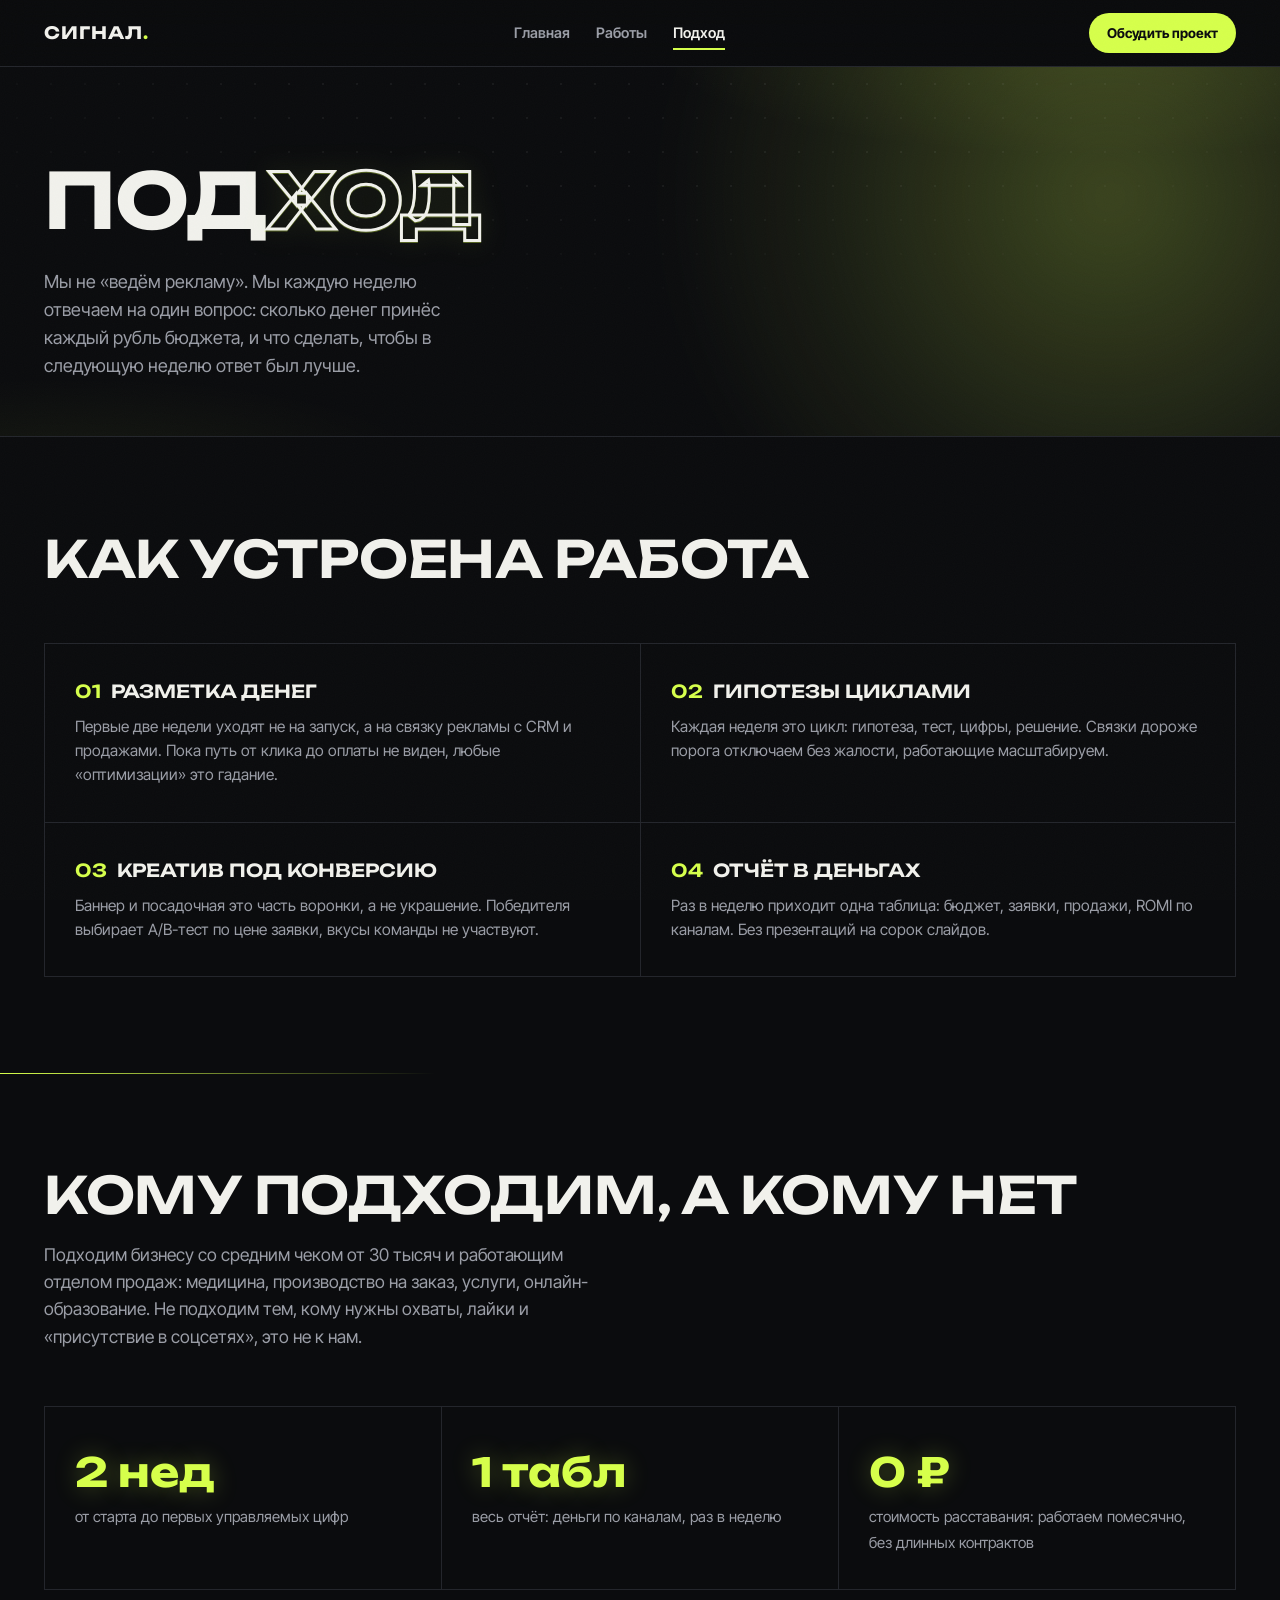
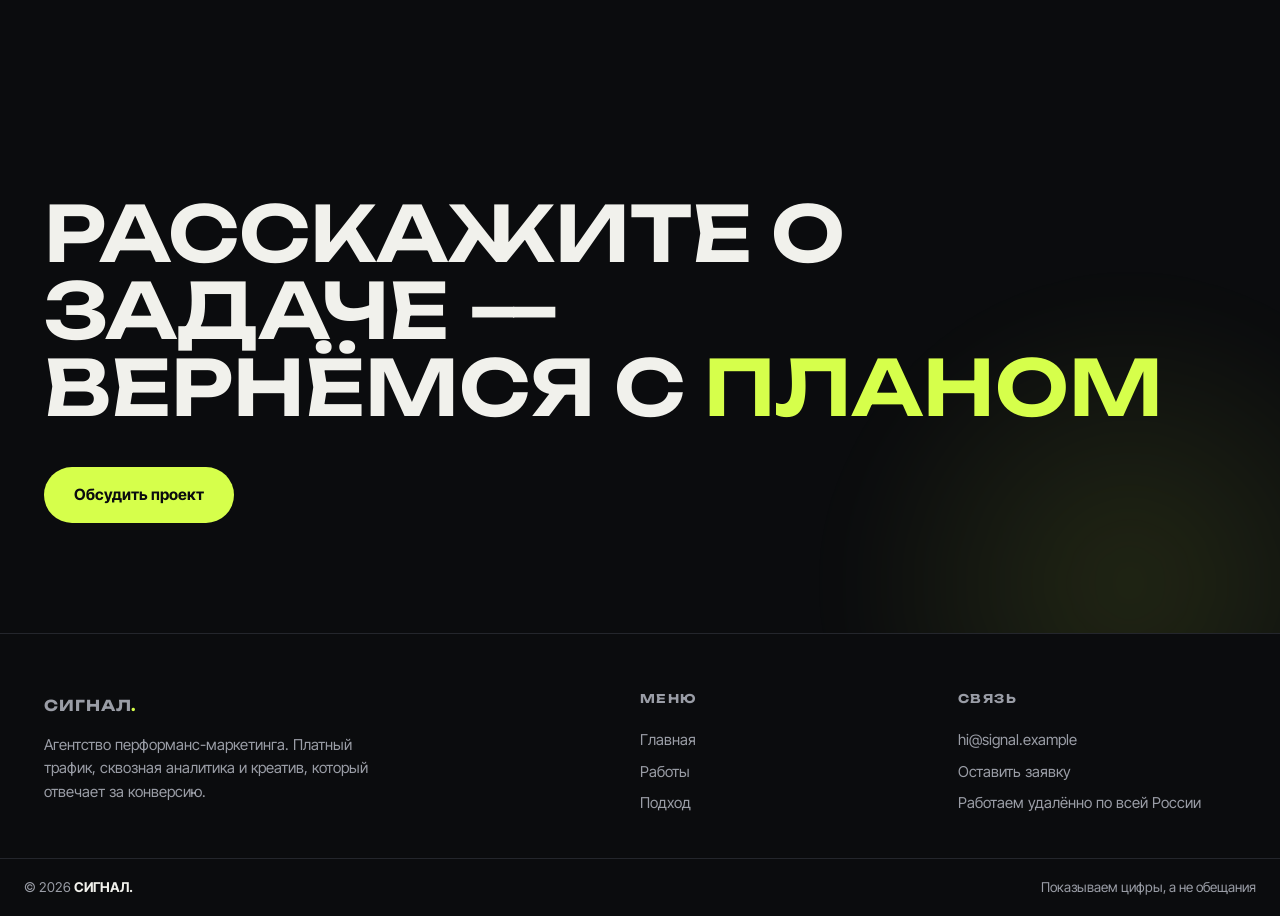
==== approach.html @ c0be38c4 "Убрать ИИ-маркеры, пометить демо-форму, перевести картинки в WebP Тире как разделитель заменены по в" ====
<!DOCTYPE html>
<html lang="ru">
<head>
<meta charset="utf-8">
<meta name="viewport" content="width=device-width, initial-scale=1">
<title>Подход — Сигнал</title>
<meta name="description" content="Как работает агентство Сигнал: недельные циклы, решения по цифрам, отчёт в деньгах. Формат работы и команда.">
<link rel="preconnect" href="https://fonts.googleapis.com">
<link rel="preconnect" href="https://fonts.gstatic.com" crossorigin>
<link href="https://fonts.googleapis.com/css2?family=Unbounded:wght@600;700&family=Inter+Tight:wght@400;500;600;700&display=swap" rel="stylesheet">
<link rel="stylesheet" href="style.css">
<link rel="icon" href="data:image/svg+xml,%3Csvg xmlns=%27http://www.w3.org/2000/svg%27 viewBox=%270 0 64 64%27%3E%3Crect width=%2764%27 height=%2764%27 fill=%27%230b0c0e%27/%3E%3Ctext x=%2732%27 y=%2744%27 font-family=%27Arial,sans-serif%27 font-size=%2736%27 font-weight=%27800%27 fill=%27%23d6ff4b%27 text-anchor=%27middle%27%3EC%3C/text%3E%3C/svg%3E">
<meta property="og:title" content="Подход — Сигнал">
<meta property="og:type" content="website">
<meta property="og:description" content="Как работает агентство Сигнал: недельные циклы, решения по цифрам, отчёт в деньгах. Формат работы и команда.">
</head>
<body>

<header class="head">
  <div class="wrap">
    <a class="logo" href="index.html">СИГНАЛ<i>.</i></a>
    <nav class="nav">
      <a href="index.html">Главная</a>
      <a href="works.html">Работы</a>
      <a href="approach.html" class="on">Подход</a>
    </nav>
    <a class="cta-mini" href="#" data-modal-open>Обсудить проект</a>
  </div>
</header>

<section class="hero" style="padding-bottom:56px">
  <div class="wrap">
    <h1 style="font-size:clamp(38px,6vw,84px)">Под<span class="hollow">ход</span></h1>
    <div class="hero-sub">
      <p>Мы не «ведём рекламу». Мы каждую неделю отвечаем на один вопрос: сколько денег принёс каждый рубль бюджета, и что сделать, чтобы в следующую неделю ответ был лучше.</p>
    </div>
  </div>
</section>

<section class="blk">
  <div class="wrap">
    <h2>Как устроена работа</h2>
    <div class="steps">
      <div class="rise">
        <h3><i>01</i>Разметка денег</h3>
        <p>Первые две недели уходят не на запуск, а на связку рекламы с CRM и продажами. Пока путь от клика до оплаты не виден, любые «оптимизации» это гадание.</p>
      </div>
      <div class="rise">
        <h3><i>02</i>Гипотезы циклами</h3>
        <p>Каждая неделя это цикл: гипотеза, тест, цифры, решение. Связки дороже порога отключаем без жалости, работающие масштабируем.</p>
      </div>
      <div class="rise">
        <h3><i>03</i>Креатив под конверсию</h3>
        <p>Баннер и посадочная это часть воронки, а не украшение. Победителя выбирает A/B-тест по цене заявки, вкусы команды не участвуют.</p>
      </div>
      <div class="rise">
        <h3><i>04</i>Отчёт в деньгах</h3>
        <p>Раз в неделю приходит одна таблица: бюджет, заявки, продажи, ROMI по каналам. Без презентаций на сорок слайдов.</p>
      </div>
    </div>
  </div>
</section>

<section class="blk">
  <div class="wrap">
    <h2>Кому подходим, а кому нет</h2>
    <p class="lead">Подходим бизнесу со средним чеком от 30 тысяч и работающим отделом продаж: медицина, производство на заказ, услуги, онлайн-образование. Не подходим тем, кому нужны охваты, лайки и «присутствие в соцсетях», это не к нам.</p>
    <div class="nums">
      <div class="rise"><b>2 нед</b><span>от старта до первых управляемых цифр</span></div>
      <div class="rise"><b>1 табл</b><span>весь отчёт: деньги по каналам, раз в неделю</span></div>
      <div class="rise"><b>0 ₽</b><span>стоимость расставания: работаем помесячно, без длинных контрактов</span></div>
    </div>
  </div>
</section>

<section class="big-cta">
  <div class="wrap">
    <h2>Расскажите о задаче —<br>вернёмся с <span>планом</span></h2>
    <a class="btn" href="#" data-modal-open>Обсудить проект</a>
  </div>
</section>

<footer class="foot">
  <div class="wrap cols">
    <div class="about-col">
      <a class="logo" href="index.html">СИГНАЛ<i>.</i></a>
      <p>Агентство перформанс-маркетинга. Платный трафик, сквозная аналитика и креатив, который отвечает за конверсию.</p>
    </div>
    <div>
      <h4>Меню</h4>
      <a href="index.html">Главная</a>
      <a href="works.html">Работы</a>
      <a href="approach.html">Подход</a>
    </div>
    <div>
      <h4>Связь</h4>
      <a href="#" data-modal-open>hi@signal.example</a>
      <a href="#" data-modal-open>Оставить заявку</a>
      <a>Работаем удалённо по всей России</a>
    </div>
  </div>
  <div class="base">
    <div>© 2026 <b>СИГНАЛ.</b></div>
    <div>Показываем цифры, а не обещания</div>
  </div>
</footer>

<div class="modal" id="lead-modal" role="dialog" aria-modal="true" aria-labelledby="lm-title">
  <div class="modal__back" data-modal-close></div>
  <div class="modal__box">
    <button class="modal__close" data-modal-close aria-label="Закрыть">&times;</button>
    <h3 id="lm-title">Обсудить проект</h3>
    <p class="sub">Расскажите о задаче, вернёмся с планом и оценкой в течение рабочего дня.</p>
    <form data-lead-form>
      <label>Имя</label>
      <input type="text" name="name" required placeholder="Как к вам обращаться">
      <label>Телефон или Telegram</label>
      <input type="text" name="phone" required placeholder="+7 ___ ___-__-__ или @ник">
      <label>Месячный бюджет на трафик</label>
      <select name="budget">
        <option>До 150 тысяч</option>
        <option>150–500 тысяч</option>
        <option>500 тысяч – 1,5 млн</option>
        <option>Больше 1,5 млн</option>
        <option>Бюджета ещё нет, нужен расчёт</option>
      </select>
      <label>Задача</label>
      <textarea name="msg" placeholder="Ниша, что продаёте, что сейчас с рекламой"></textarea>
      <button class="send" type="submit">Отправить</button>
      <p class="fine">Нажимая кнопку, вы соглашаетесь с политикой обработки персональных данных</p>
      <p class="fine"><strong>Демонстрационный проект из портфолио.</strong> Агентство «Сигнал», его кейсы и клиенты вымышлены, форма заявку никуда не отправляет. Связаться с автором сайта: <a href="https://shulgin.is-a.dev">shulgin.is-a.dev</a></p>
    </form>
    <div class="modal__ok">
      <div class="ring">&#10003;</div>
      <h3>Принято</h3>
      <p class="sub">Ответим в течение рабочего дня.</p>
    </div>
  </div>
</div>

<script src="app.js"></script>
</body>
</html>
---- style.css ----
:root {
  --bg: #0b0c0e;
  --bg-raise: #131418;
  --line: #24262c;
  --ink: #f1f1ec;
  --ink-soft: #9a9da6;
  --acid: #d6ff4b;
  --wrap: 1240px;
  --grade: grayscale(.8) contrast(1.15) brightness(.82) sepia(.22) hue-rotate(46deg) saturate(1.5);
}

* { margin: 0; padding: 0; box-sizing: border-box; }

html { scroll-behavior: smooth; }
@media (prefers-reduced-motion: reduce) {
  html { scroll-behavior: auto; }
  .rise { opacity: 1 !important; transform: none !important; transition: none !important; }
}

body {
  font-family: "Inter Tight", -apple-system, sans-serif;
  background: var(--bg); color: var(--ink);
  line-height: 1.55; font-size: 17px;
  -webkit-font-smoothing: antialiased;
}
.wrap { max-width: var(--wrap); margin: 0 auto; padding: 0 24px; }
a { color: inherit; text-decoration: none; }
img { max-width: 100%; display: block; }
h1, h2, h3, .display { font-family: "Unbounded", sans-serif; font-weight: 600; }

/* header */
.head { position: sticky; top: 0; z-index: 50; background: rgb(11 12 14 / .85); backdrop-filter: blur(14px); border-bottom: 1px solid var(--line); }
.head .wrap { height: 66px; display: flex; align-items: center; justify-content: space-between; }
.logo { font-family: "Unbounded", sans-serif; font-weight: 700; font-size: 17px; letter-spacing: .06em; }
.logo i { font-style: normal; color: var(--acid); }
.nav { display: flex; gap: 26px; font-size: 14.5px; font-weight: 600; color: var(--ink-soft); }
.nav a:hover, .nav a.on { color: var(--ink); }
.cta-mini { font-size: 13.5px; font-weight: 700; padding: 10px 18px; background: var(--acid); color: #0b0c0e; border-radius: 999px; transition: transform .15s ease; }
.cta-mini:hover { transform: scale(1.04); }
.cta-mini:active { transform: scale(.98); }

/* hero */
.hero { padding: 96px 0 72px; border-bottom: 1px solid var(--line); position: relative; overflow: hidden;
  background:
    radial-gradient(58% 48% at 86% -5%, rgb(214 255 75 / .10), transparent 60%),
    radial-gradient(46% 40% at 6% 108%, rgb(214 255 75 / .05), transparent 60%);
}
.hero::before {
  content: ""; position: absolute; inset: 0; pointer-events: none;
  background-image: radial-gradient(rgb(241 241 236 / .06) 1px, transparent 1px);
  background-size: 34px 34px;
  mask-image: radial-gradient(ellipse 90% 80% at 50% 10%, #000 30%, transparent 75%);
}
.hero::after {
  content: ""; position: absolute; pointer-events: none; z-index: 0;
  width: 900px; height: 900px; right: -280px; top: -320px; border-radius: 50%;
  background: radial-gradient(circle, rgb(214 255 75 / .24), rgb(214 255 75 / .07) 45%, transparent 70%);
  filter: blur(22px);
  mix-blend-mode: screen;
}
@media (prefers-reduced-motion: no-preference) {
  .hero::after { animation: breathe 9s ease-in-out infinite alternate; }
}
@keyframes breathe { to { transform: translate(-90px, 70px) scale(1.18); opacity: .8; } }
.hero .wrap { position: relative; z-index: 1; }
.hero h1 {
  font-size: clamp(44px, 7.4vw, 104px);
  line-height: .98; letter-spacing: -0.01em; font-weight: 700;
  text-transform: uppercase;
}
.hero h1 .hollow {
  color: transparent;
  -webkit-text-stroke: clamp(1.6px, .32vw, 3px) var(--ink);
  text-stroke: clamp(1.6px, .32vw, 3px) var(--ink);
  filter: drop-shadow(0 1px 0 rgb(214 255 75 / .35)) drop-shadow(0 0 14px rgb(214 255 75 / .18));
}
.hero h1 .acid { color: var(--acid); }
.hero-sub { margin-top: 30px; display: flex; align-items: flex-end; justify-content: space-between; gap: 40px; flex-wrap: wrap; }
.hero-sub p { max-width: 44ch; color: var(--ink-soft); font-size: 18px; }
.btn {
  display: inline-block; font-weight: 700; font-size: 15.5px;
  padding: 16px 30px; border-radius: 999px;
  background: var(--acid); color: #0b0c0e;
  transition: transform .15s ease;
  white-space: nowrap;
}
.btn:hover { transform: scale(1.05); }
.btn:active { transform: scale(.97); }
.btn--ghost { background: transparent; color: var(--ink); border: 1px solid var(--line); }
.btn--ghost:hover { border-color: var(--ink); }

/* marquee */
.marquee { border-bottom: 1px solid var(--line); overflow: hidden; padding: 18px 0;
  -webkit-mask-image: linear-gradient(90deg, transparent, #000 7%, #000 93%, transparent);
  mask-image: linear-gradient(90deg, transparent, #000 7%, #000 93%, transparent);
}
.marquee-track { display: flex; gap: 48px; width: max-content; animation: slide 28s linear infinite; font-family: "Unbounded", sans-serif; font-size: 14px; letter-spacing: .12em; text-transform: uppercase; color: var(--ink-soft); }
.marquee-track span i { font-style: normal; color: var(--acid); margin-right: 48px; }
@keyframes slide { to { transform: translateX(-50%); } }
@media (prefers-reduced-motion: reduce) { .marquee-track { animation: none; } }

/* sections */
section.blk { padding: 96px 0; }
section.blk + section.blk { border-top: 0; background-image: linear-gradient(90deg, var(--acid), rgb(36 38 44 / 0) 34%); background-size: 100% 1px; background-repeat: no-repeat; }
.blk h2 { font-size: clamp(28px, 4vw, 52px); line-height: 1.05; text-transform: uppercase; letter-spacing: -0.005em; max-width: 24ch; }
.blk .lead { margin-top: 18px; color: var(--ink-soft); max-width: 56ch; font-size: 17.5px; }

/* services */
.srv { margin-top: 56px; border-top: 1px solid var(--line); }
.srv-row { display: grid; grid-template-columns: 90px 1fr 1.2fr; gap: 32px; padding: 36px 0; border-bottom: 1px solid var(--line); align-items: baseline; transition: background .2s ease; position: relative; padding-left: 22px; }
.srv-row:hover { background: var(--bg-raise); }
.srv-row::before { content: ""; position: absolute; left: 0; top: 0; bottom: 0; width: 3px;
  background: var(--acid); transform: scaleY(0); transform-origin: top;
  transition: transform .3s cubic-bezier(.16,1,.3,1); }
.srv-row:hover::before { transform: scaleY(1); }
.srv-row:hover h3 { transform: translateX(4px); transition: transform .25s ease; }
.srv-row .no { font-family: "Unbounded", sans-serif; color: var(--acid); font-size: 20px; opacity: .55; }
.srv-row:hover .no { opacity: 1; }
.srv-row h3 { font-size: 24px; text-transform: uppercase; }
.srv-row p { color: var(--ink-soft); font-size: 16px; max-width: 52ch; }

/* works */
.works-grid { margin-top: 56px; display: grid; grid-template-columns: 1fr 1fr; gap: 28px; }
.work-card { position: relative; display: block; border: 1px solid var(--line); background: var(--bg-raise); overflow: hidden; }
.work-card img { width: 100%; height: 340px; object-fit: cover; filter: var(--grade); transition: transform .4s ease, filter .4s ease; }
.work-card:hover img { transform: scale(1.04); filter: grayscale(.3) contrast(1.1) brightness(.98) saturate(1.15); }
.work-card__body { padding: 24px 26px 28px; display: flex; flex-direction: column; gap: 8px; }
.work-card__tag { font-size: 12.5px; letter-spacing: .14em; text-transform: uppercase; color: var(--acid); font-weight: 700; }
.work-card__body h3 { font-size: 21px; line-height: 1.25; }
.work-card__nums { color: var(--ink-soft); font-size: 15px; }
.work-card__nums b { color: var(--ink); font-family: "Unbounded", sans-serif; font-size: 22px; margin-right: 8px; }

/* numbers strip */
.nums { display: grid; grid-template-columns: repeat(3, 1fr); gap: 1px; background: var(--line); border: 1px solid var(--line); margin-top: 56px; }
.nums div { background: var(--bg); padding: 34px 30px; transition: background .25s ease; }
.nums div:hover { background: var(--bg-raise); }
.nums b { display: block; font-family: "Unbounded", sans-serif; font-size: 40px; color: var(--acid); text-shadow: 0 0 24px rgb(214 255 75 / .28); }
.nums span { color: var(--ink-soft); font-size: 15px; }

/* approach list */
.steps { margin-top: 56px; display: grid; grid-template-columns: repeat(2, 1fr); gap: 1px; background: var(--line); border: 1px solid var(--line); }
.steps div { background: var(--bg); padding: 34px 30px; transition: background .25s ease; }
.steps div:hover { background: var(--bg-raise); }
.steps h3 { font-size: 18px; text-transform: uppercase; margin-bottom: 10px; }
.steps h3 i { font-style: normal; color: var(--acid); margin-right: 10px; }
.steps p { color: var(--ink-soft); font-size: 15.5px; }

/* big cta */
.big-cta { padding: 110px 0; text-align: left; position: relative; overflow: hidden; }
.big-cta::after {
  content: ""; position: absolute; right: -180px; bottom: -280px;
  width: 660px; height: 660px; border-radius: 50%;
  background: radial-gradient(circle, rgb(214 255 75 / .11), transparent 64%);
  filter: blur(28px); pointer-events: none; z-index: 0;
}
.big-cta .wrap { position: relative; z-index: 1; }
.big-cta h2 { font-size: clamp(36px, 6vw, 84px); text-transform: uppercase; line-height: 1; max-width: none; }
.big-cta h2 span { color: var(--acid); }
.big-cta .btn { margin-top: 40px; }

/* work page */
.work-hero { padding: 80px 0 56px; border-bottom: 1px solid var(--line); }
.crumbs { font-size: 13.5px; font-weight: 600; color: var(--ink-soft); margin-bottom: 26px; letter-spacing: .04em; }
.crumbs a:hover { color: var(--acid); }
.work-hero h1 { font-size: clamp(30px, 4.6vw, 60px); line-height: 1.04; text-transform: uppercase; max-width: 22ch; }
.work-meta { margin-top: 30px; display: flex; gap: 48px; flex-wrap: wrap; }
.work-meta div b { display: block; font-size: 14.5px; }
.work-meta div span { font-size: 13.5px; color: var(--ink-soft); }
.work-cover { border-bottom: 1px solid var(--line); position: relative; }
.work-cover img { width: 100%; height: 420px; object-fit: cover; filter: var(--grade); }
.work-body { padding: 72px 0; display: grid; grid-template-columns: 4fr 8fr; gap: 56px; }
.work-body aside { position: sticky; top: 100px; align-self: start; }
.work-body aside .nums-side b { display: block; font-family: "Unbounded", sans-serif; font-size: 34px; color: var(--acid); text-shadow: 0 0 24px rgb(214 255 75 / .28); }
.work-body aside .nums-side span { color: var(--ink-soft); font-size: 14px; display: block; margin-bottom: 22px; }
.work-body h2 { font-size: 24px; text-transform: uppercase; margin: 40px 0 14px; }
.work-body h2:first-child { margin-top: 0; }
.work-body p { color: #c9cbd1; margin-bottom: 14px; max-width: 64ch; }
.work-body ul { margin: 0 0 14px 20px; color: #c9cbd1; }
.work-body li { margin-bottom: 7px; }
.quote { margin: 36px 0; padding: 26px 30px; background: var(--bg-raise); border-left: 3px solid var(--acid); font-size: 18px; }
.quote footer { margin-top: 10px; font-size: 13.5px; color: var(--ink-soft); }

/* photo strip */
.strip { border-top: 1px solid var(--line); border-bottom: 1px solid var(--line); }
.strip .wrap { display: grid; grid-template-columns: 1.4fr 1fr; gap: 1px; background: var(--line); padding: 0; max-width: none; }
.strip figure { margin: 0; overflow: hidden; background: var(--bg); position: relative; }
.strip img { width: 100%; height: 380px; object-fit: cover; filter: var(--grade); transition: transform .6s ease; display: block; }
.strip figure:hover img { transform: scale(1.03); filter: grayscale(.35) brightness(.95) saturate(1.2); }
.strip figure::after, .work-cover::after {
  content: ""; position: absolute; inset: 0; z-index: 1; pointer-events: none;
  background: linear-gradient(180deg, rgb(214 255 75 / .09), transparent 38%),
              linear-gradient(0deg, rgb(11 12 14 / .6), transparent 55%);
}
.strip figcaption {
  position: absolute; left: 22px; bottom: 18px; z-index: 2;
  font-family: "Unbounded", sans-serif; font-size: 12px; letter-spacing: .12em; text-transform: uppercase;
  color: var(--ink); background: rgb(11 12 14 / .72); padding: 8px 14px; backdrop-filter: blur(6px);
}

/* client marks */
.clients { border-top: 1px solid var(--line); padding: 30px 0; }
.clients .wrap { display: flex; align-items: center; gap: 40px; flex-wrap: wrap; justify-content: space-between; }
.clients .label { font-size: 12.5px; letter-spacing: .12em; text-transform: uppercase; color: var(--ink-soft); font-weight: 700; }
.clients .marks { display: flex; gap: 42px; align-items: center; flex-wrap: wrap; }
.clients .marks span { font-weight: 800; font-size: 16px; letter-spacing: .05em; color: #6a6e78; transition: color .25s ease; white-space: nowrap; }
.clients .marks span:hover { color: var(--acid); }
.clients .marks span:nth-child(2) { font-style: italic; font-weight: 600; }
.clients .marks span:nth-child(4) { border: 2px solid currentColor; padding: 3px 10px; font-size: 12.5px; }

/* testimonials dark */
.tst { margin-top: 56px; display: grid; grid-template-columns: 1fr 1fr; gap: 24px; }
.tst blockquote {
  background: var(--bg-raise); border: 1px solid var(--line); padding: 30px;
  font-size: 18px; line-height: 1.5; display: flex; flex-direction: column; gap: 20px;
}
.tst blockquote::before { content: "“"; font-family: "Unbounded", sans-serif; color: var(--acid); font-size: 40px; line-height: 0.4; }
.tst footer { margin-top: auto; font-size: 14px; color: var(--ink-soft); }
.tst footer b { color: var(--ink); display: block; font-size: 15px; }

/* next case */
.next-case { border-top: 1px solid var(--line); }
.next-case a { display: flex; justify-content: space-between; align-items: center; gap: 20px; padding: 48px 0; }
.next-case small { display: block; font-size: 12px; letter-spacing: .14em; text-transform: uppercase; color: var(--ink-soft); font-weight: 700; margin-bottom: 10px; }
.next-case h3 { font-size: clamp(20px, 2.6vw, 30px); text-transform: uppercase; transition: color .2s ease; }
.next-case a:hover h3 { color: var(--acid); }
.next-case .arr { font-size: 36px; color: var(--acid); flex: none; }

/* modal (dark) */
.modal { position: fixed; inset: 0; z-index: 200; display: none; align-items: center; justify-content: center; padding: 20px; }
.modal.open { display: flex; }
.modal__back { position: absolute; inset: 0; background: rgb(0 0 0 / .7); backdrop-filter: blur(5px); }
.modal__box {
  position: relative; background: var(--bg-raise); border: 1px solid var(--line);
  width: 470px; max-width: 100%; padding: 38px; max-height: 92vh; overflow: auto;
}
@media (prefers-reduced-motion: no-preference) {
  .modal.open .modal__box { animation: modalIn .35s cubic-bezier(.16,1,.3,1); }
}
@keyframes modalIn { from { opacity: 0; transform: translateY(26px) scale(.98); } }
.modal__close { position: absolute; top: 12px; right: 16px; border: 0; background: none; font-size: 28px; cursor: pointer; color: var(--ink-soft); line-height: 1; }
.modal__close:hover { color: var(--ink); }
.modal h3 { font-size: 22px; text-transform: uppercase; margin-bottom: 6px; }
.modal .sub { color: var(--ink-soft); font-size: 15px; margin-bottom: 20px; }
.modal label { display: block; font-size: 12.5px; font-weight: 700; letter-spacing: .08em; text-transform: uppercase; margin: 16px 0 6px; color: var(--ink-soft); }
.modal input, .modal select, .modal textarea {
  width: 100%; padding: 12px 14px; border: 1px solid var(--line); border-radius: 0;
  font: inherit; font-size: 15.5px; background: var(--bg); color: var(--ink);
}
.modal input:focus, .modal select:focus, .modal textarea:focus { outline: 2px solid var(--acid); outline-offset: -1px; }
.modal textarea { resize: vertical; min-height: 80px; }
.modal .send {
  margin-top: 24px; width: 100%; border: 0; cursor: pointer; border-radius: 999px;
  background: var(--acid); color: #0b0c0e; font: inherit; font-weight: 700; font-size: 16px; padding: 15px;
  transition: transform .15s ease, box-shadow .25s ease;
}
.modal .send:hover { box-shadow: 0 6px 32px rgb(214 255 75 / .3); }
.modal .send:active { transform: scale(.985); }
.modal .fine { margin-top: 12px; font-size: 12px; color: var(--ink-soft); text-align: center; }
.modal__ok { display: none; text-align: center; padding: 30px 0 16px; }
.modal__ok .ring { width: 64px; height: 64px; margin: 0 auto 18px; border-radius: 50%; background: var(--acid); color: #0b0c0e; display: grid; place-items: center; font-size: 30px; }
@media (prefers-reduced-motion: no-preference) {
  .modal__ok.show .ring { animation: pop .5s cubic-bezier(.16,1,.3,1); }
}
@keyframes pop { from { transform: scale(0); } }
.modal.sent form { display: none; }
.modal.sent .modal__ok { display: block; }

/* tilt */
.work-card { will-change: transform; transform-style: preserve-3d; transition: transform .18s ease-out, border-color .3s ease, box-shadow .3s ease; }
.work-card:hover { border-color: rgb(214 255 75 / .5); box-shadow: 0 24px 60px -24px rgb(0 0 0 / .85), 0 0 0 1px rgb(214 255 75 / .22); }
@media (prefers-reduced-motion: reduce) {
  .work-card { transition: border-color .3s, box-shadow .3s; }
}

/* footer */
.foot { border-top: 1px solid var(--line); }
.foot .cols { display: grid; grid-template-columns: 2fr 1fr 1fr; gap: 40px; padding: 56px 24px 40px; }
.foot .cols h4 { font-size: 12px; letter-spacing: .12em; text-transform: uppercase; color: var(--ink-soft); margin-bottom: 16px; font-family: "Unbounded", sans-serif; }
.foot .cols a { display: block; padding: 4px 0; color: var(--ink-soft); font-size: 15px; }
.foot .cols a:hover { color: var(--acid); }
.foot .cols .about-col p { color: var(--ink-soft); font-size: 15px; max-width: 36ch; margin-top: 12px; }
.foot .base { border-top: 1px solid var(--line); padding: 18px 24px; display: flex; justify-content: space-between; gap: 16px; flex-wrap: wrap; color: var(--ink-soft); font-size: 13.5px; }
.foot b { color: var(--ink); }

/* rise */
.rise { opacity: 0; transform: translateY(20px); transition: opacity .45s cubic-bezier(.16,1,.3,1), transform .45s cubic-bezier(.16,1,.3,1); }
.rise.in { opacity: 1; transform: none; }

/* grain overlay */
body::before {
  content: ""; position: fixed; inset: 0; z-index: 90; pointer-events: none;
  background-image: url("data:image/svg+xml,%3Csvg xmlns='http://www.w3.org/2000/svg' width='120' height='120'%3E%3Cfilter id='n'%3E%3CfeTurbulence type='fractalNoise' baseFrequency='.9' numOctaves='2'/%3E%3C/filter%3E%3Crect width='120' height='120' filter='url(%23n)' opacity='.35'/%3E%3C/svg%3E");
  opacity: .06;
}

/* scroll progress */
.progress {
  position: fixed; top: 0; left: 0; right: 0; height: 3px; z-index: 100;
  background: var(--acid); transform: scaleX(0); transform-origin: left;
}

/* hero line-by-line intro */
.hero h1 .line { display: block; overflow: hidden; }
.hero h1 .line > span { display: inline-block; }
@media (prefers-reduced-motion: no-preference) {
  .hero h1 .line > span { transform: translateY(110%); animation: lineUp .9s cubic-bezier(.16,1,.3,1) forwards; }
  .hero h1 .line:nth-child(2) > span { animation-delay: .1s; }
  .hero h1 .line:nth-child(3) > span { animation-delay: .2s; }
  .hero-sub { opacity: 0; transform: translateY(18px); animation: fadeUp .8s cubic-bezier(.16,1,.3,1) .45s forwards; }
}
@keyframes lineUp { to { transform: translateY(0); } }
@keyframes fadeUp { to { opacity: 1; transform: none; } }

/* nav underline */
.nav a { position: relative; }
.nav a::after {
  content: ""; position: absolute; left: 0; bottom: -6px; width: 100%; height: 2px;
  background: var(--acid); transform: scaleX(0); transform-origin: left;
  transition: transform .25s ease;
}
.nav a:hover::after, .nav a.on::after { transform: scaleX(1); }

/* acid glow on primary buttons */
.btn:not(.btn--ghost), .cta-mini { box-shadow: 0 0 0 rgb(214 255 75 / 0); transition: transform .15s ease, box-shadow .25s ease; }
.btn:not(.btn--ghost):hover, .cta-mini:hover { box-shadow: 0 6px 32px rgb(214 255 75 / .28); }

/* work card arrow */
.work-card__body { position: relative; }
.work-card__body::after {
  content: "→"; position: absolute; right: 26px; top: 24px;
  font-family: "Unbounded", sans-serif; color: var(--acid); font-size: 20px;
  opacity: 0; transform: translateX(-8px); transition: opacity .25s ease, transform .25s ease;
}
.work-card:hover .work-card__body::after { opacity: 1; transform: none; }

@media (max-width: 880px) {
  .nav { display: none; }
  .works-grid, .steps, .work-body, .tst, .strip .wrap { grid-template-columns: 1fr; }
  .foot .cols { grid-template-columns: 1fr; gap: 26px; padding: 40px 24px 28px; }
  .strip img { height: 240px; }
  .nums { grid-template-columns: 1fr; }
  .srv-row { grid-template-columns: 1fr; gap: 10px; }
  .work-body aside { position: static; }
  section.blk, .hero { padding: 60px 0; }
  .work-card img { height: 240px; }
}
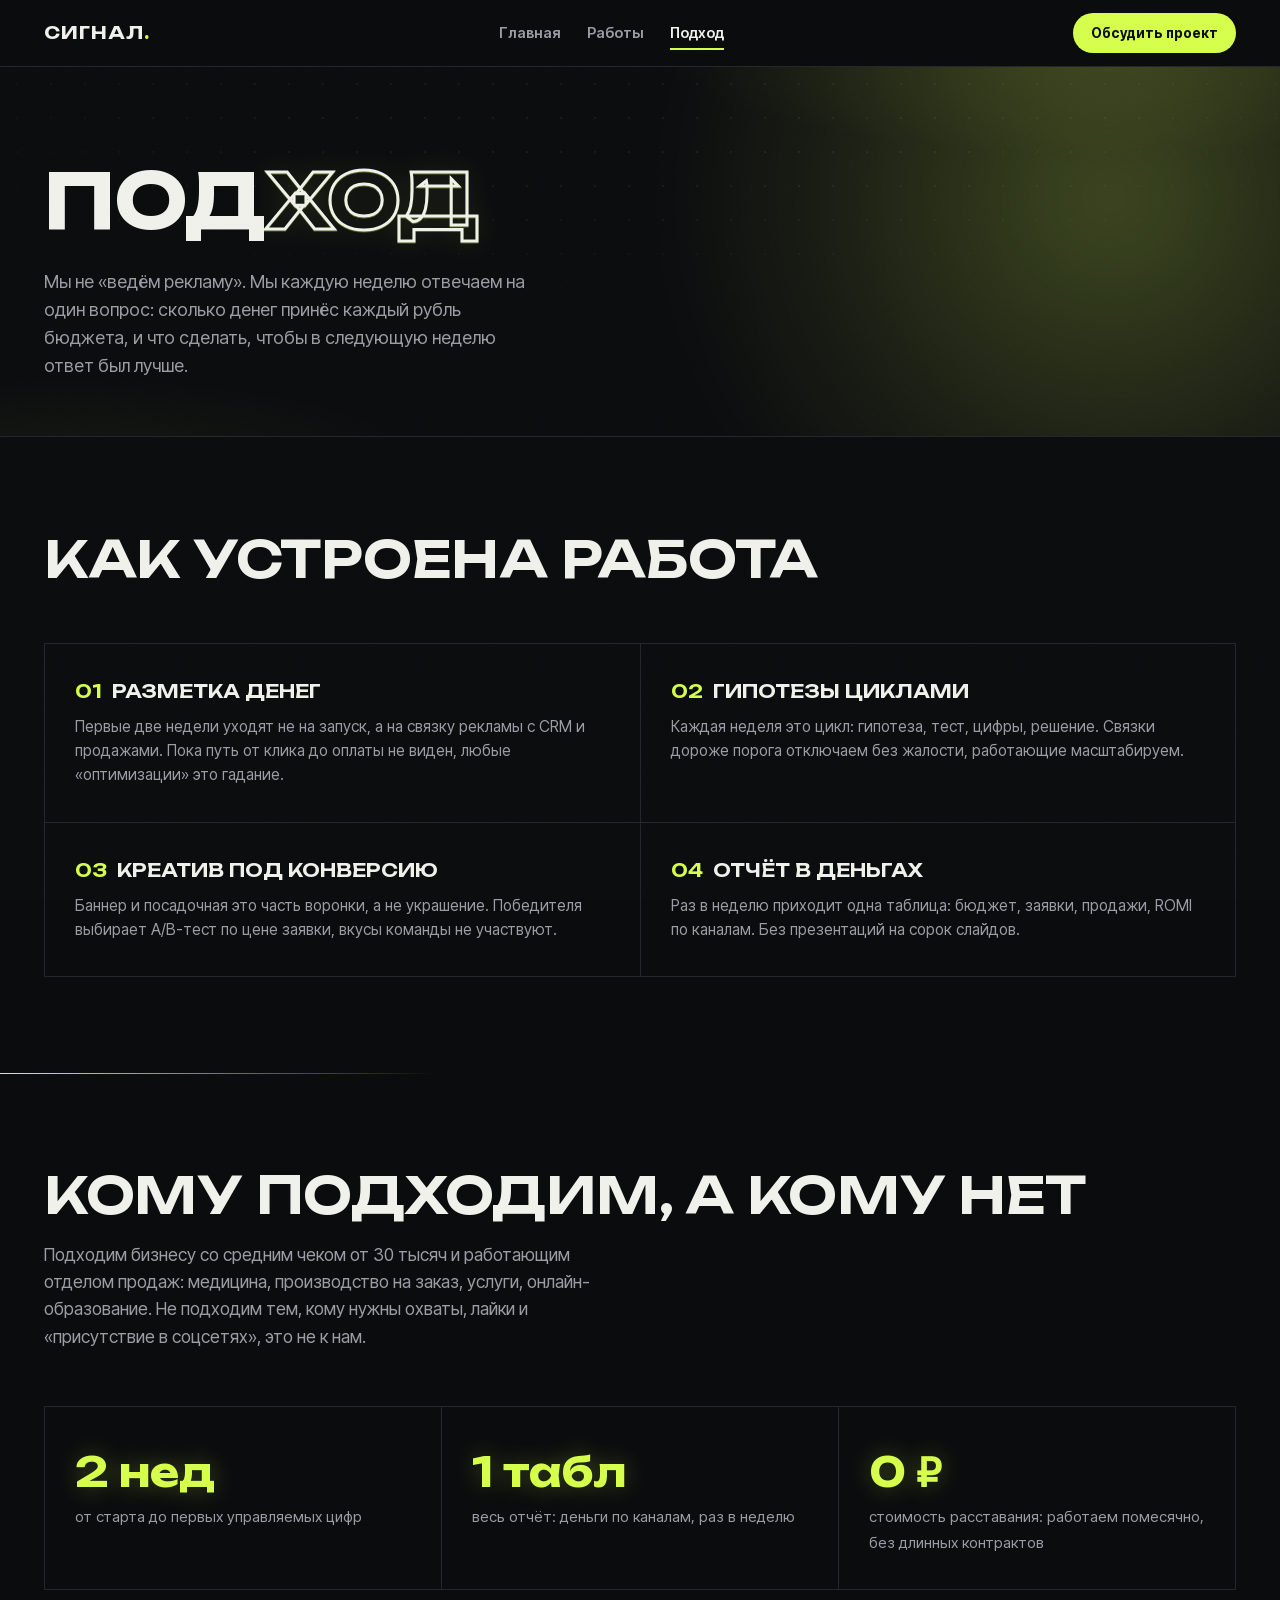
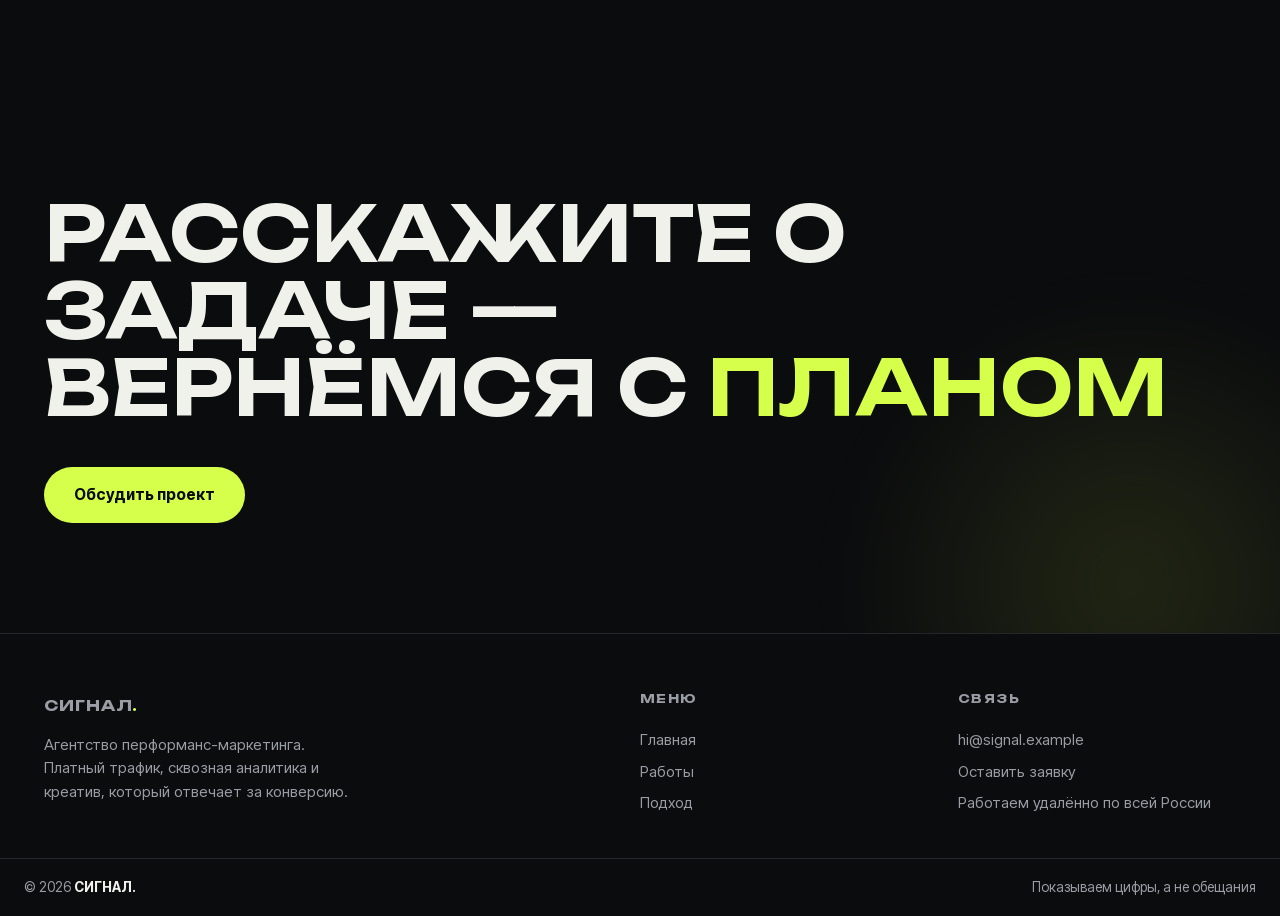
==== commit e19eaded: "Перенести шрифты к себе вместо Google Fonts Co-Authored-By: Claude Opus 5 <noreply@anthropic.com>" ====
--- a/approach.html
+++ b/approach.html
@@ -5,9 +5,8 @@
 <meta name="viewport" content="width=device-width, initial-scale=1">
 <title>Подход — Сигнал</title>
 <meta name="description" content="Как работает агентство Сигнал: недельные циклы, решения по цифрам, отчёт в деньгах. Формат работы и команда.">
-<link rel="preconnect" href="https://fonts.googleapis.com">
-<link rel="preconnect" href="https://fonts.gstatic.com" crossorigin>
-<link href="https://fonts.googleapis.com/css2?family=Unbounded:wght@600;700&family=Inter+Tight:wght@400;500;600;700&display=swap" rel="stylesheet">
+<link rel="preload" href="fonts/inter-tight-500-cyrillic.woff2" as="font" type="font/woff2" crossorigin>
+<link rel="stylesheet" href="fonts/fonts.css">
 <link rel="stylesheet" href="style.css">
 <link rel="icon" href="data:image/svg+xml,%3Csvg xmlns=%27http://www.w3.org/2000/svg%27 viewBox=%270 0 64 64%27%3E%3Crect width=%2764%27 height=%2764%27 fill=%27%230b0c0e%27/%3E%3Ctext x=%2732%27 y=%2744%27 font-family=%27Arial,sans-serif%27 font-size=%2736%27 font-weight=%27800%27 fill=%27%23d6ff4b%27 text-anchor=%27middle%27%3EC%3C/text%3E%3C/svg%3E">
 <meta property="og:title" content="Подход — Сигнал">
--- a/fonts/fonts.css
+++ b/fonts/fonts.css
@@ -0,0 +1,96 @@
+@font-face {
+  font-family: 'Inter Tight';
+  font-style: normal;
+  font-weight: 400;
+  font-display: swap;
+  src: url('inter-tight-400-cyrillic.woff2') format('woff2');
+  unicode-range: U+0301, U+0400-045F, U+0490-0491, U+04B0-04B1, U+2116;
+}
+@font-face {
+  font-family: 'Inter Tight';
+  font-style: normal;
+  font-weight: 400;
+  font-display: swap;
+  src: url('inter-tight-400-latin.woff2') format('woff2');
+  unicode-range: U+0000-00FF, U+0131, U+0152-0153, U+02BB-02BC, U+02C6, U+02DA, U+02DC, U+0304, U+0308, U+0329, U+2000-206F, U+20AC, U+2122, U+2191, U+2193, U+2212, U+2215, U+FEFF, U+FFFD;
+}
+@font-face {
+  font-family: 'Inter Tight';
+  font-style: normal;
+  font-weight: 500;
+  font-display: swap;
+  src: url('inter-tight-500-cyrillic.woff2') format('woff2');
+  unicode-range: U+0301, U+0400-045F, U+0490-0491, U+04B0-04B1, U+2116;
+}
+@font-face {
+  font-family: 'Inter Tight';
+  font-style: normal;
+  font-weight: 500;
+  font-display: swap;
+  src: url('inter-tight-500-latin.woff2') format('woff2');
+  unicode-range: U+0000-00FF, U+0131, U+0152-0153, U+02BB-02BC, U+02C6, U+02DA, U+02DC, U+0304, U+0308, U+0329, U+2000-206F, U+20AC, U+2122, U+2191, U+2193, U+2212, U+2215, U+FEFF, U+FFFD;
+}
+@font-face {
+  font-family: 'Inter Tight';
+  font-style: normal;
+  font-weight: 600;
+  font-display: swap;
+  src: url('inter-tight-600-cyrillic.woff2') format('woff2');
+  unicode-range: U+0301, U+0400-045F, U+0490-0491, U+04B0-04B1, U+2116;
+}
+@font-face {
+  font-family: 'Inter Tight';
+  font-style: normal;
+  font-weight: 600;
+  font-display: swap;
+  src: url('inter-tight-600-latin.woff2') format('woff2');
+  unicode-range: U+0000-00FF, U+0131, U+0152-0153, U+02BB-02BC, U+02C6, U+02DA, U+02DC, U+0304, U+0308, U+0329, U+2000-206F, U+20AC, U+2122, U+2191, U+2193, U+2212, U+2215, U+FEFF, U+FFFD;
+}
+@font-face {
+  font-family: 'Inter Tight';
+  font-style: normal;
+  font-weight: 700;
+  font-display: swap;
+  src: url('inter-tight-700-cyrillic.woff2') format('woff2');
+  unicode-range: U+0301, U+0400-045F, U+0490-0491, U+04B0-04B1, U+2116;
+}
+@font-face {
+  font-family: 'Inter Tight';
+  font-style: normal;
+  font-weight: 700;
+  font-display: swap;
+  src: url('inter-tight-700-latin.woff2') format('woff2');
+  unicode-range: U+0000-00FF, U+0131, U+0152-0153, U+02BB-02BC, U+02C6, U+02DA, U+02DC, U+0304, U+0308, U+0329, U+2000-206F, U+20AC, U+2122, U+2191, U+2193, U+2212, U+2215, U+FEFF, U+FFFD;
+}
+@font-face {
+  font-family: 'Unbounded';
+  font-style: normal;
+  font-weight: 600;
+  font-display: swap;
+  src: url('unbounded-600-cyrillic.woff2') format('woff2');
+  unicode-range: U+0301, U+0400-045F, U+0490-0491, U+04B0-04B1, U+2116;
+}
+@font-face {
+  font-family: 'Unbounded';
+  font-style: normal;
+  font-weight: 600;
+  font-display: swap;
+  src: url('unbounded-600-latin.woff2') format('woff2');
+  unicode-range: U+0000-00FF, U+0131, U+0152-0153, U+02BB-02BC, U+02C6, U+02DA, U+02DC, U+0304, U+0308, U+0329, U+2000-206F, U+20AC, U+2122, U+2191, U+2193, U+2212, U+2215, U+FEFF, U+FFFD;
+}
+@font-face {
+  font-family: 'Unbounded';
+  font-style: normal;
+  font-weight: 700;
+  font-display: swap;
+  src: url('unbounded-700-cyrillic.woff2') format('woff2');
+  unicode-range: U+0301, U+0400-045F, U+0490-0491, U+04B0-04B1, U+2116;
+}
+@font-face {
+  font-family: 'Unbounded';
+  font-style: normal;
+  font-weight: 700;
+  font-display: swap;
+  src: url('unbounded-700-latin.woff2') format('woff2');
+  unicode-range: U+0000-00FF, U+0131, U+0152-0153, U+02BB-02BC, U+02C6, U+02DA, U+02DC, U+0304, U+0308, U+0329, U+2000-206F, U+20AC, U+2122, U+2191, U+2193, U+2212, U+2215, U+FEFF, U+FFFD;
+}
